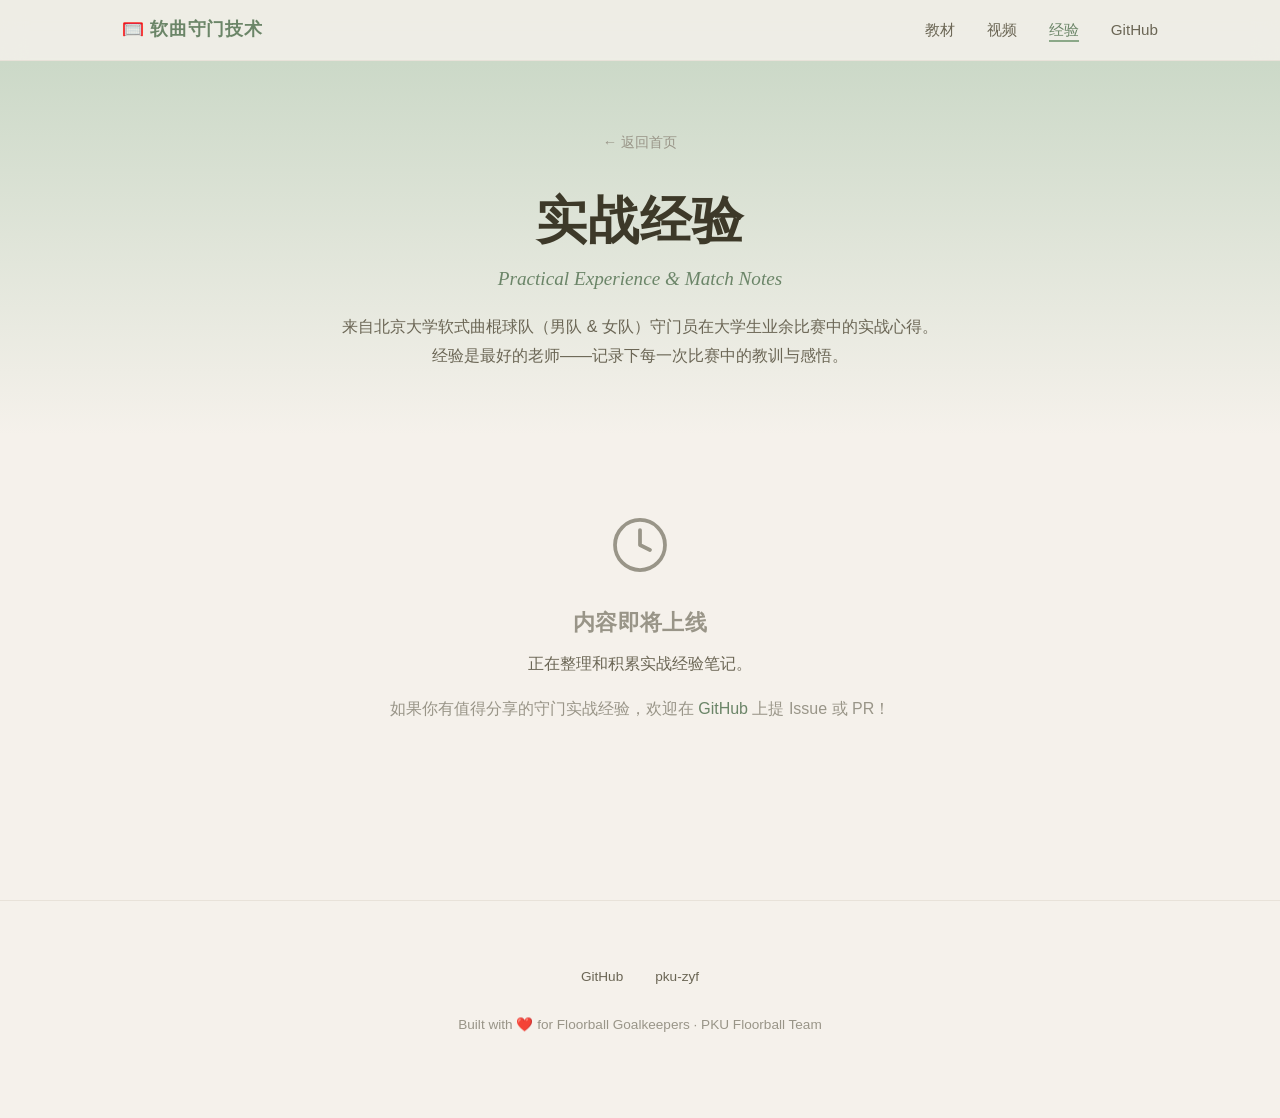
==== experience/index.html @ 4e2329c4 "更新IFF教材翻译；更新主页模块" ====
<!DOCTYPE html>
<html lang="zh-CN">
<head>
  <meta charset="UTF-8">
  <meta name="viewport" content="width=device-width, initial-scale=1.0">
  <meta name="description" content="北京大学软式曲棍球队守门员实战经验——男队女队比赛心得">
  <title>实战经验 — 软曲守门技术</title>
  <link rel="stylesheet" href="../css/style.css">
  <link rel="icon" href="data:image/svg+xml,<svg xmlns='http://www.w3.org/2000/svg' viewBox='0 0 100 100'><text y='.9em' font-size='90'>🧤</text></svg>">
</head>
<body>

<nav class="nav" id="nav">
  <div class="nav-inner">
    <a href="/floorball-goalkeeper/" class="nav-brand">🥅 软曲守门技术</a>
    <ul class="nav-links">
      <li><a href="../theory/">教材</a></li>
      <li><a href="../videos/">视频</a></li>
      <li><a href="../experience/" class="active">经验</a></li>
      <li><a href="https://github.com/pku-zyf/floorball-goalkeeper" target="_blank" rel="noopener">GitHub</a></li>
    </ul>
  </div>
</nav>

<header class="page-hero">
  <a href="/floorball-goalkeeper/" class="back-link">← 返回首页</a>
  <h1>实战经验</h1>
  <p class="en-subtitle">Practical Experience &amp; Match Notes</p>
  <p class="desc" style="max-width:600px;margin:1rem auto 0;color:var(--text-light);">
    来自北京大学软式曲棍球队（男队 &amp; 女队）守门员在大学生业余比赛中的实战心得。
    经验是最好的老师——记录下每一次比赛中的教训与感悟。
  </p>
</header>

<section class="content-list">

  <div class="video-placeholder" style="padding:5rem 2rem;">
    <svg width="60" height="60" viewBox="0 0 24 24" fill="none" stroke="#999588" stroke-width="1.5" stroke-linecap="round" stroke-linejoin="round">
      <circle cx="12" cy="12" r="10"/>
      <path d="M12 6v6l4 2"/>
    </svg>
    <h3 style="margin-top:1.5rem;">内容即将上线</h3>
    <p style="margin-top:0.8rem;color:var(--text-light);">
      正在整理和积累实战经验笔记。
    </p>
    <p style="color:var(--text-muted);">
      如果你有值得分享的守门实战经验，欢迎在
      <a href="https://github.com/pku-zyf/floorball-goalkeeper">GitHub</a> 上提 Issue 或 PR！
    </p>
  </div>

  <!-- 经验卡片模板（后续填充） -->
  <!--
  <article class="content-item">
    <div class="content-item-num">
      <svg width="32" height="32" viewBox="0 0 24 24" fill="none" stroke="#C4956A" stroke-width="1.5">
        <circle cx="12" cy="12" r="10"/>
        <path d="M12 6v6l4 2"/>
      </svg>
    </div>
    <div class="content-item-info">
      <span class="meta">2025年某月某日 · 某比赛 · 男队/女队</span>
      <h3>经验标题</h3>
      <p class="desc">经验简要描述...</p>
    </div>
  </article>
  -->

</section>

<footer class="footer">
  <div class="footer-links">
    <a href="https://github.com/pku-zyf/floorball-goalkeeper" target="_blank" rel="noopener">GitHub</a>
    <a href="https://github.com/pku-zyf" target="_blank" rel="noopener">pku-zyf</a>
  </div>
  <p>Built with ❤️ for Floorball Goalkeepers · PKU Floorball Team</p>
</footer>

<script src="../js/main.js"></script>
</body>
</html>
---- css/style.css ----
/* ========================================
   lfloorball-goalkeeper — 软曲守门技术
   低饱和度优雅风格
   ======================================== */

/* --- 变量 --- */
:root {
  --sage: #8BA888;
  --sage-dark: #6B8568;
  --sage-light: #C5D5C2;
  --cream: #F5F1EB;
  --cream-dark: #E8E2D9;
  --terracotta: #C4956A;
  --terracotta-dark: #A67850;
  --text: #3D3929;
  --text-light: #6B6655;
  --text-muted: #999588;
  --white: #FFFFFF;
  --shadow-sm: 0 1px 4px rgba(61, 57, 41, 0.08);
  --shadow-md: 0 4px 20px rgba(61, 57, 41, 0.12);
  --shadow-lg: 0 8px 40px rgba(61, 57, 41, 0.16);
  --radius: 12px;
  --radius-lg: 20px;
  --max-width: 1100px;
  --font-cn: "PingFang SC", "Noto Sans SC", "Microsoft YaHei", sans-serif;
  --font-en-heading: Georgia, "Times New Roman", serif;
  --font-en-body: "Segoe UI", system-ui, -apple-system, sans-serif;
  --transition: 0.3s cubic-bezier(0.4, 0, 0.2, 1);
}

/* --- 重置 --- */
*, *::before, *::after {
  margin: 0; padding: 0; box-sizing: border-box;
}

html {
  scroll-behavior: smooth;
  font-size: 16px;
}

body {
  font-family: var(--font-cn);
  color: var(--text);
  background-color: var(--cream);
  line-height: 1.8;
  -webkit-font-smoothing: antialiased;
}

/* --- 排版 --- */
h1, h2, h3, h4 {
  font-weight: 600;
  line-height: 1.3;
  letter-spacing: 0.02em;
}

h1 { font-size: 3.2rem; }
h2 { font-size: 2rem; }
h3 { font-size: 1.4rem; }
h4 { font-size: 1.1rem; }

p { margin-bottom: 1rem; }

a {
  color: var(--sage-dark);
  text-decoration: none;
  transition: color var(--transition);
}
a:hover { color: var(--terracotta); }

.en {
  font-family: var(--font-en-body);
  letter-spacing: 0.01em;
}

.en-serif {
  font-family: var(--font-en-heading);
  font-style: italic;
}

/* --- 容器 --- */
.container {
  max-width: var(--max-width);
  margin: 0 auto;
  padding: 0 2rem;
}

/* --- 导航栏 --- */
.nav {
  position: fixed;
  top: 0;
  left: 0;
  right: 0;
  z-index: 100;
  background: rgba(245, 241, 235, 0.85);
  backdrop-filter: blur(12px);
  -webkit-backdrop-filter: blur(12px);
  border-bottom: 1px solid var(--cream-dark);
  transition: all var(--transition);
}

.nav.scrolled {
  background: rgba(245, 241, 235, 0.95);
  box-shadow: var(--shadow-sm);
}

.nav-inner {
  display: flex;
  justify-content: space-between;
  align-items: center;
  height: 60px;
  max-width: var(--max-width);
  margin: 0 auto;
  padding: 0 2rem;
}

.nav-brand {
  font-size: 1.1rem;
  font-weight: 600;
  color: var(--sage-dark);
  letter-spacing: 0.04em;
}

.nav-links {
  display: flex;
  gap: 2rem;
  list-style: none;
}

.nav-links a {
  color: var(--text-light);
  font-size: 0.95rem;
  position: relative;
  padding-bottom: 4px;
}

.nav-links a::after {
  content: '';
  position: absolute;
  bottom: 0;
  left: 0;
  width: 0;
  height: 1.5px;
  background: var(--sage);
  transition: width var(--transition);
}

.nav-links a:hover::after,
.nav-links a.active::after {
  width: 100%;
}

.nav-links a.active {
  color: var(--sage-dark);
}

/* --- Hero --- */
.hero {
  min-height: 100vh;
  display: flex;
  align-items: center;
  justify-content: center;
  text-align: center;
  padding: 8rem 2rem 5rem;
  position: relative;
  overflow: hidden;
}

.hero-bg {
  position: absolute;
  top: 0; left: 0; right: 0; bottom: 0;
  opacity: 0.06;
  pointer-events: none;
}

.hero-bg .circle {
  position: absolute;
  border-radius: 50%;
  border: 2px solid var(--sage);
}

.hero-bg .circle-1 {
  width: 400px; height: 400px;
  top: -100px; right: -100px;
}

.hero-bg .circle-2 {
  width: 200px; height: 200px;
  bottom: 10%; left: 5%;
  border-color: var(--terracotta);
}

.hero-bg .circle-3 {
  width: 150px; height: 150px;
  top: 30%; left: 15%;
  border-color: var(--sage-light);
}

.hero-content {
  position: relative;
  z-index: 1;
  max-width: 680px;
}

.hero-icon {
  width: 80px;
  height: 80px;
  margin: 0 auto 2rem;
  display: block;
  opacity: 0.85;
}

.hero h1 {
  color: var(--text);
  margin-bottom: 0.5rem;
}

.hero .subtitle {
  font-family: var(--font-en-heading);
  font-style: italic;
  font-size: 1.3rem;
  color: var(--sage-dark);
  margin-bottom: 1.5rem;
  letter-spacing: 0.04em;
}

.hero .desc {
  color: var(--text-light);
  font-size: 1.05rem;
  line-height: 1.9;
  max-width: 540px;
  margin: 0 auto;
}

.hero-scroll {
  position: absolute;
  bottom: 2rem;
  left: 50%;
  transform: translateX(-50%);
  display: flex;
  flex-direction: column;
  align-items: center;
  gap: 0.5rem;
  color: var(--text-muted);
  font-size: 0.8rem;
  animation: bounce 2s infinite;
}

@keyframes bounce {
  0%, 100% { transform: translateX(-50%) translateY(0); }
  50% { transform: translateX(-50%) translateY(8px); }
}

.hero-scroll svg {
  width: 20px;
  height: 20px;
}

/* --- 板块通用 --- */
.section {
  padding: 6rem 2rem;
}

.section-header {
  text-align: center;
  margin-bottom: 4rem;
}

.section-header .tag {
  display: inline-block;
  font-size: 0.8rem;
  text-transform: uppercase;
  letter-spacing: 0.12em;
  color: var(--terracotta);
  background: rgba(196, 149, 106, 0.1);
  padding: 4px 14px;
  border-radius: 20px;
  margin-bottom: 1rem;
}

.section-header h2 {
  margin-bottom: 0.5rem;
}

.section-header .en-subtitle {
  font-family: var(--font-en-heading);
  font-style: italic;
  color: var(--text-muted);
  font-size: 1.05rem;
}

/* --- 卡片 --- */
.card {
  background: var(--white);
  border-radius: var(--radius-lg);
  box-shadow: var(--shadow-sm);
  transition: all var(--transition);
  overflow: hidden;
}

.card:hover {
  box-shadow: var(--shadow-lg);
  transform: translateY(-2px);
}

.cards-grid {
  display: grid;
  grid-template-columns: repeat(auto-fit, minmax(300px, 1fr));
  gap: 2.5rem;
}

.card-media {
  height: 200px;
  background: linear-gradient(135deg, var(--sage-light) 0%, var(--cream) 100%);
  display: flex;
  align-items: center;
  justify-content: center;
  position: relative;
  overflow: hidden;
}

.card-media svg {
  width: 80px;
  height: 80px;
  opacity: 0.6;
  transition: transform var(--transition);
}

.card:hover .card-media svg {
  transform: scale(1.08);
}

.card-media.theory {
  background: linear-gradient(135deg, #d5cfc8 0%, #f0ebe0 100%);
}

.card-media.video {
  background: linear-gradient(135deg, #c5d5c2 0%, #e5efe2 100%);
}

.card-body {
  padding: 2rem;
}

.card-body h3 {
  margin-bottom: 0.6rem;
}

.card-body p {
  color: var(--text-light);
  font-size: 0.95rem;
  line-height: 1.7;
}

.card-action {
  display: inline-block;
  margin-top: 1.2rem;
  padding: 9px 24px;
  border: 1.5px solid var(--sage-dark);
  border-radius: 24px;
  color: var(--sage-dark);
  font-size: 0.9rem;
  font-weight: 500;
  transition: all var(--transition);
}

.card-action:hover {
  background: var(--sage-dark);
  color: var(--white);
  transform: none;
}

/* --- 底部 --- */
.footer {
  text-align: center;
  padding: 4rem 2rem;
  color: var(--text-muted);
  font-size: 0.85rem;
  border-top: 1px solid var(--cream-dark);
}

.footer a {
  color: var(--text-light);
}

.footer-links {
  display: flex;
  justify-content: center;
  gap: 2rem;
  margin-bottom: 1.5rem;
}

/* --- 子页面 --- */
.page-hero {
  padding: 8rem 2rem 4rem;
  text-align: center;
  background: linear-gradient(180deg, var(--sage-light) 0%, transparent 100%);
}

.page-hero h1 {
  color: var(--text);
  margin-bottom: 0.5rem;
}

.page-hero .en-subtitle {
  font-family: var(--font-en-heading);
  font-style: italic;
  color: var(--sage-dark);
  font-size: 1.2rem;
  margin-bottom: 1rem;
}

.back-link {
  display: inline-flex;
  align-items: center;
  gap: 0.5rem;
  color: var(--text-muted);
  font-size: 0.9rem;
  margin-bottom: 2rem;
  transition: color var(--transition);
}

.back-link:hover { color: var(--terracotta); }

/* --- 教材列表 --- */
.content-list {
  max-width: 800px;
  margin: 0 auto;
  padding: 0 2rem 5rem;
}

.content-item {
  display: flex;
  gap: 1.5rem;
  padding: 2rem;
  background: var(--white);
  border-radius: var(--radius);
  box-shadow: var(--shadow-sm);
  margin-bottom: 1.5rem;
  transition: all var(--transition);
  border-left: 3px solid transparent;
}

.content-item:hover {
  box-shadow: var(--shadow-md);
  border-left-color: var(--sage);
}

.content-item-num {
  font-family: var(--font-en-heading);
  font-size: 2.5rem;
  color: var(--sage-light);
  line-height: 1;
  min-width: 50px;
  text-align: center;
}

.content-item-info h3 {
  margin-bottom: 0.3rem;
}

.content-item-info .meta {
  color: var(--text-muted);
  font-size: 0.85rem;
}

.content-item-info .desc {
  color: var(--text-light);
  font-size: 0.9rem;
  margin-top: 0.5rem;
}

/* --- 视频卡片 --- */
.video-card {
  background: var(--white);
  border-radius: var(--radius-lg);
  box-shadow: var(--shadow-sm);
  overflow: hidden;
  transition: all var(--transition);
}

.video-card:hover {
  box-shadow: var(--shadow-lg);
  transform: translateY(-2px);
}

.video-thumb {
  width: 100%;
  height: 220px;
  background: linear-gradient(135deg, #d5cfc8 0%, #e8e2d9 100%);
  display: flex;
  align-items: center;
  justify-content: center;
}

.video-thumb svg {
  width: 50px;
  height: 50px;
  opacity: 0.4;
}

.video-info {
  padding: 1.5rem;
}

.video-info h3 {
  font-size: 1.1rem;
  margin-bottom: 0.3rem;
}

.video-info .platform {
  color: #FB7299;
  font-size: 0.8rem;
  font-weight: 500;
}

.video-placeholder {
  text-align: center;
  padding: 4rem 2rem;
  color: var(--text-muted);
}

/* --- 响应式 --- */
@media (max-width: 768px) {
  h1 { font-size: 2.2rem; }
  h2 { font-size: 1.6rem; }

  .hero { min-height: auto; padding: 7rem 1.5rem 4rem; }
  .hero .subtitle { font-size: 1.1rem; }
  .hero .desc { font-size: 0.95rem; }

  .section { padding: 4rem 1.5rem; }
  .cards-grid { grid-template-columns: 1fr; gap: 1.5rem; }

  .nav-links { gap: 1rem; }
  .nav-links a { font-size: 0.85rem; }

  .content-item { flex-direction: column; gap: 0.8rem; }
  .content-item-num { text-align: left; }

  .page-hero { padding: 6rem 1.5rem 3rem; }
}

@media (max-width: 480px) {
  .container { padding: 0 1rem; }
  .nav-inner { padding: 0 1rem; }
  .hero-icon { width: 60px; height: 60px; }
}
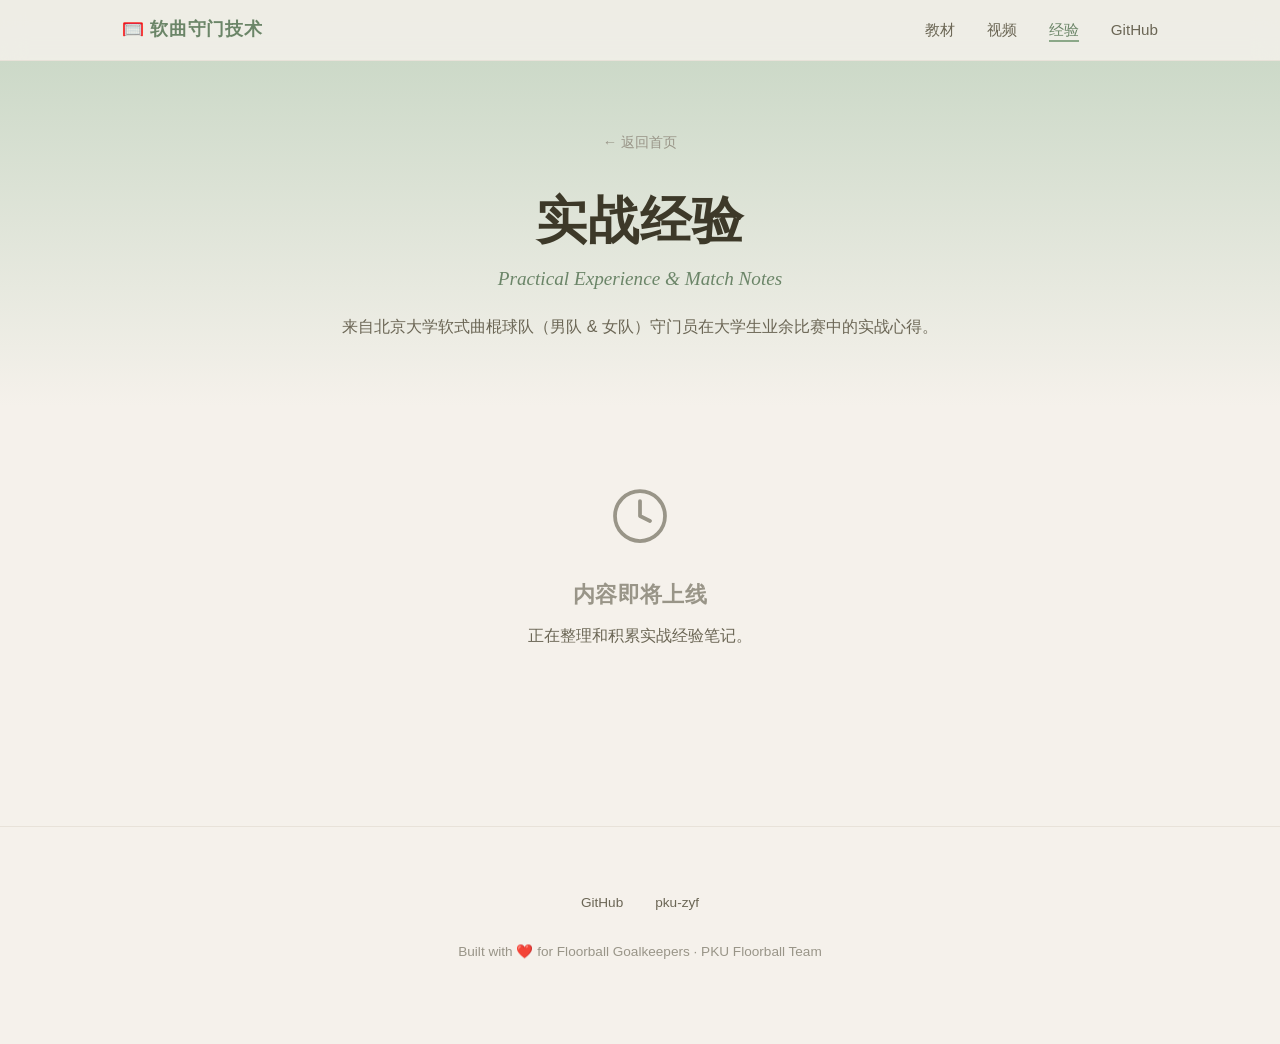
==== commit 1873d82b: "调整视频和教材排版细节" ====
--- a/experience/index.html
+++ b/experience/index.html
@@ -3,7 +3,7 @@
 <head>
   <meta charset="UTF-8">
   <meta name="viewport" content="width=device-width, initial-scale=1.0">
-  <meta name="description" content="北京大学软式曲棍球队守门员实战经验——男队女队比赛心得">
+  <meta name="description" content="北京大学软式曲棍球队守门员实战经验——比赛心得记录">
   <title>实战经验 — 软曲守门技术</title>
   <link rel="stylesheet" href="../css/style.css">
   <link rel="icon" href="data:image/svg+xml,<svg xmlns='http://www.w3.org/2000/svg' viewBox='0 0 100 100'><text y='.9em' font-size='90'>🧤</text></svg>">
@@ -28,7 +28,6 @@
   <p class="en-subtitle">Practical Experience &amp; Match Notes</p>
   <p class="desc" style="max-width:600px;margin:1rem auto 0;color:var(--text-light);">
     来自北京大学软式曲棍球队（男队 &amp; 女队）守门员在大学生业余比赛中的实战心得。
-    经验是最好的老师——记录下每一次比赛中的教训与感悟。
   </p>
 </header>
 
@@ -42,10 +41,6 @@
     <h3 style="margin-top:1.5rem;">内容即将上线</h3>
     <p style="margin-top:0.8rem;color:var(--text-light);">
       正在整理和积累实战经验笔记。
-    </p>
-    <p style="color:var(--text-muted);">
-      如果你有值得分享的守门实战经验，欢迎在
-      <a href="https://github.com/pku-zyf/floorball-goalkeeper">GitHub</a> 上提 Issue 或 PR！
     </p>
   </div>
 
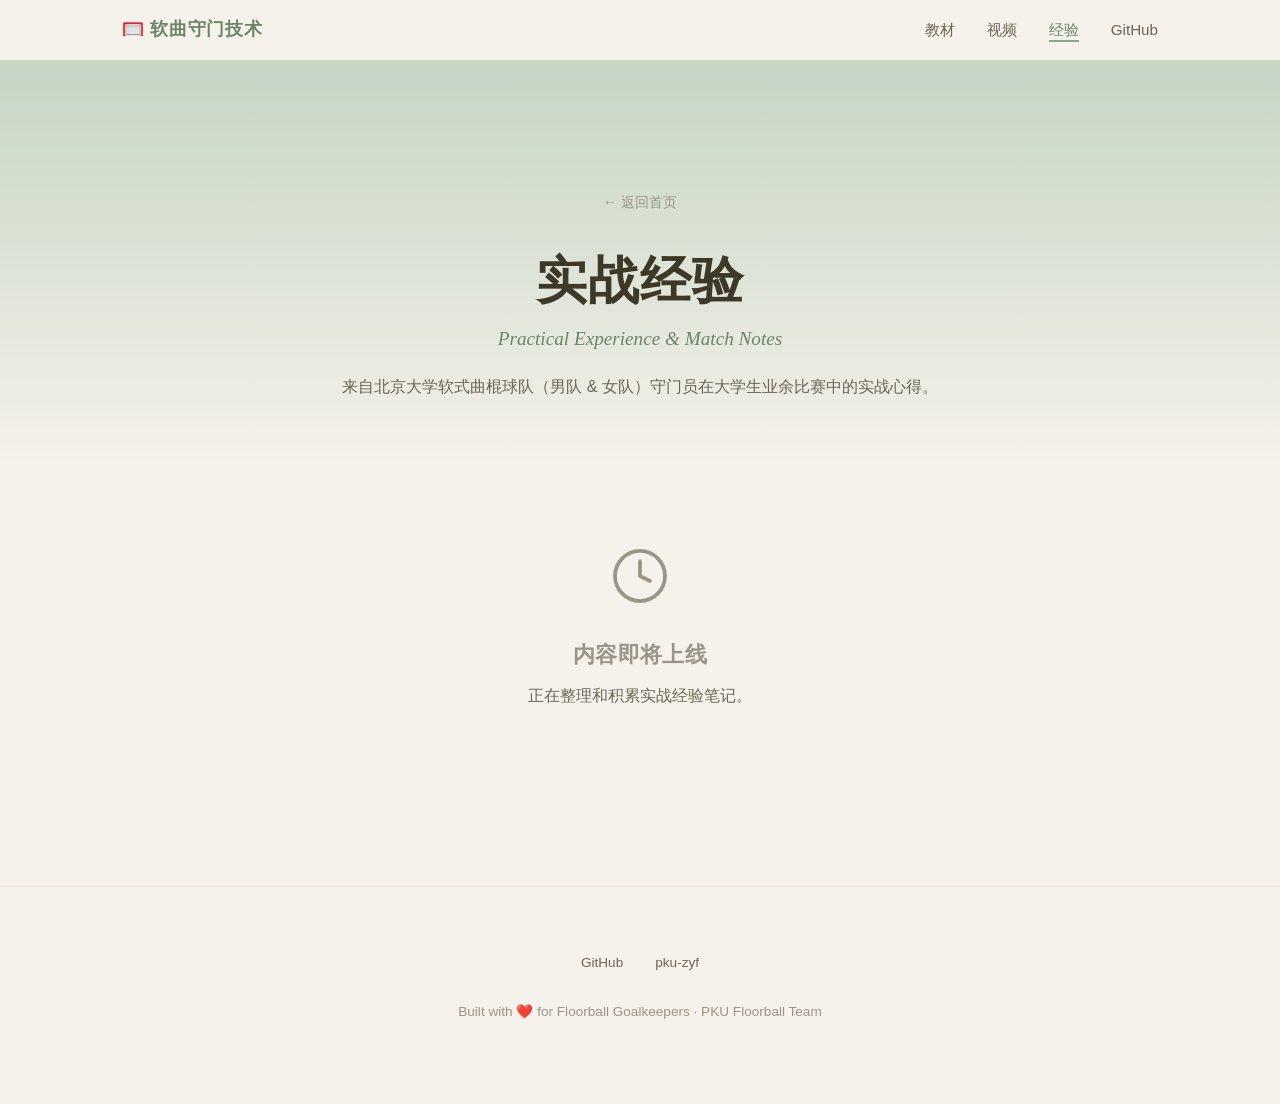
==== commit 4c66030a: "优化页面细节" ====
--- a/experience/index.html
+++ b/experience/index.html
@@ -6,7 +6,7 @@
   <meta name="description" content="北京大学软式曲棍球队守门员实战经验——比赛心得记录">
   <title>实战经验 — 软曲守门技术</title>
   <link rel="stylesheet" href="../css/style.css">
-  <link rel="icon" href="data:image/svg+xml,<svg xmlns='http://www.w3.org/2000/svg' viewBox='0 0 100 100'><text y='.9em' font-size='90'>🧤</text></svg>">
+  <link rel="icon" href="data:image/svg+xml,<svg xmlns='http://www.w3.org/2000/svg' viewBox='0 0 100 100'><text y='.9em' font-size='90'>🧤</text></svg>“>
 </head>
 <body>
 
